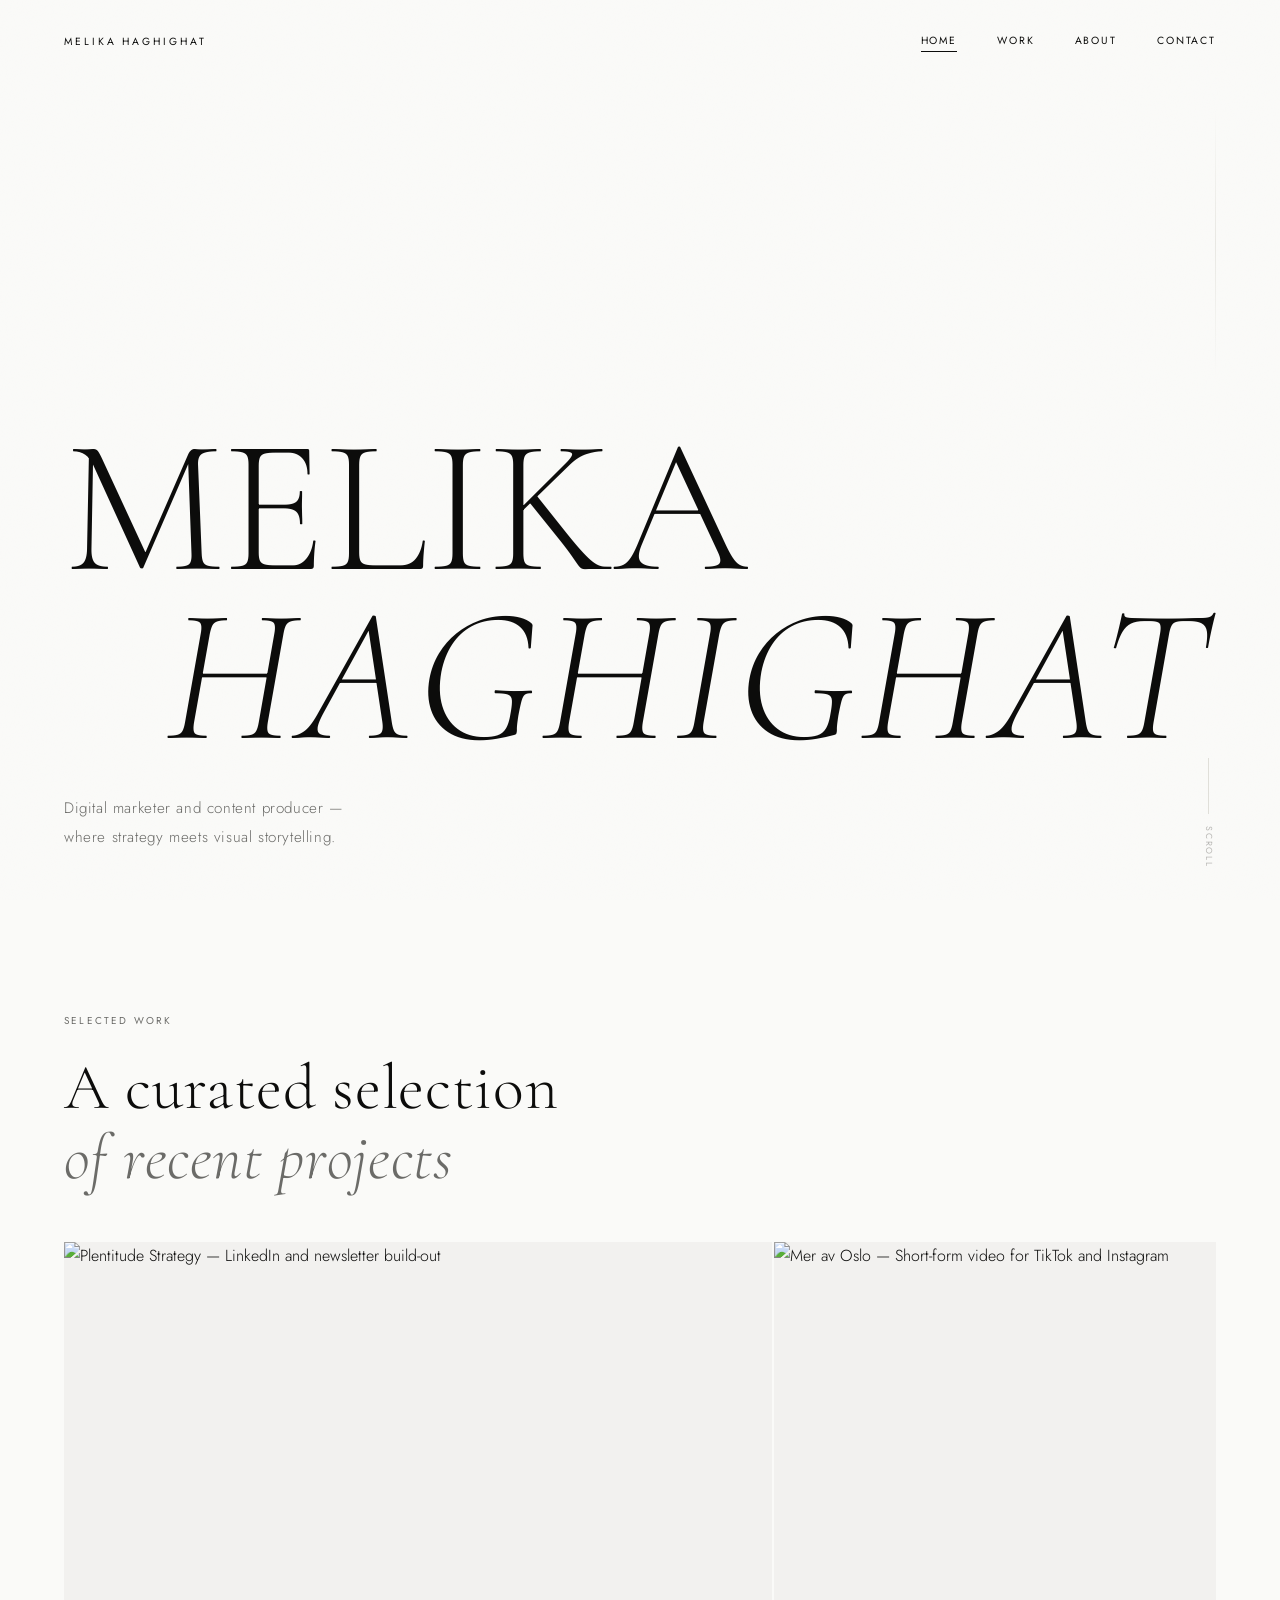
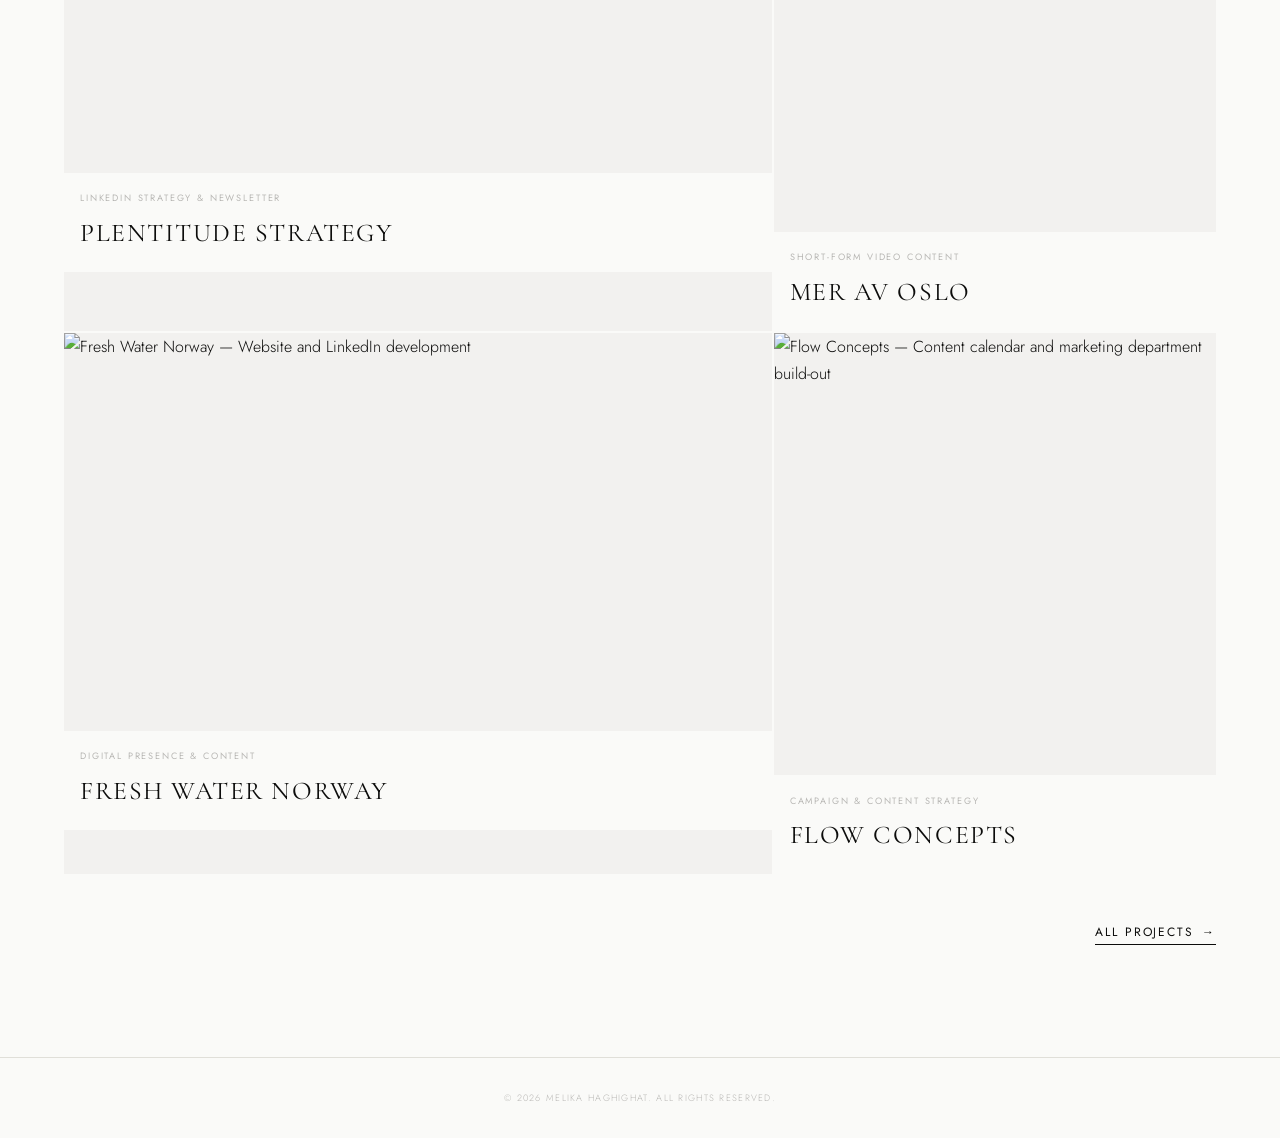
==== index.html @ 8c37692c "Initial Commit" ====
<!DOCTYPE html>
<html lang="en">
<head>
    <meta charset="UTF-8" />
    <meta name="viewport" content="width=device-width, initial-scale=1.0" />
    <title>Melika Haghighat — Digital Marketing &amp; Content</title>
    <link rel="stylesheet" href="assets/css/home_style.css" />
    <link rel="preconnect" href="https://fonts.googleapis.com" />
    <link rel="preconnect" href="https://fonts.gstatic.com" crossorigin />
    <link href="https://fonts.googleapis.com/css2?family=Cormorant+Garamond:ital,wght@0,300;0,400;0,500;1,300;1,400&family=Jost:wght@200;300;400&display=swap" rel="stylesheet" />
</head>
<body>

<!-- ==================== NAVBAR ==================== -->
<header class="navbar" id="navbar">
    <div class="navbar__inner">
        <a href="index.html" class="navbar__logo">MELIKA HAGHIGHAT</a>
        <nav class="navbar__nav" aria-label="Primary navigation">
            <a href="index.html" class="navbar__link navbar__link--active">Home</a>
            <a href="userDashboard/portfolio.html" class="navbar__link">Work</a>
            <a href="userDashboard/about.html" class="navbar__link">About</a>
            <a href="userDashboard/contact.html" class="navbar__link">Contact</a>
        </nav>
        <button class="navbar__burger" id="burgerBtn" aria-label="Open menu" aria-expanded="false">
            <span></span>
            <span></span>
        </button>
    </div>
    <!-- Mobile menu -->
    <div class="navbar__mobile" id="mobileMenu" aria-hidden="true">
        <a href="userDashboard/portfolio.html" class="navbar__mobile-link">Work</a>
        <a href="userDashboard/about.html" class="navbar__mobile-link">About</a>
        <a href="userDashboard/contact.html" class="navbar__mobile-link">Contact</a>
    </div>
</header>

<main>

    <!-- ==================== HERO ==================== -->
    <section class="hero" aria-label="Introduction">
        <div class="hero__inner">
            <h1 class="hero__headline fade-in fade-in--delay-2">
                <span class="hero__headline-top">MELIKA</span>
                <span class="hero__headline-mid"><em>HAGHIGHAT</em></span>
            </h1>

            <p class="hero__subtitle fade-in fade-in--delay-3">
                Digital marketer and content producer —<br />where strategy meets visual storytelling.
            </p>
        </div>

        <div class="hero__scroll-indicator fade-in fade-in--delay-4" aria-hidden="true">
            <span class="hero__scroll-line"></span>
            <span class="hero__scroll-text">Scroll</span>
        </div>
    </section>

    <!-- ==================== FEATURED WORK ==================== -->
    <section class="work" id="work" aria-label="Featured work">
        <div class="work__header reveal">
            <span class="section-label">Selected Work</span>
            <h2 class="work__title">A curated selection<br /><em>of recent projects</em></h2>
        </div>

        <div class="work__grid">

            <!-- LinkedIn & Newsletter — Plentitude Strategy -->
            <article class="work__item work__item--large reveal">
                <a href="userDashboard/portfolio.html" class="work__item-link" aria-label="View Plentitude Strategy project">
                    <div class="work__img-wrap">
                        <img
                                src="https://images.unsplash.com/photo-1611162616305-c69b3fa7fbe0?w=900&q=80&auto=format&fit=crop"
                                alt="Plentitude Strategy — LinkedIn and newsletter build-out"
                                class="work__img"
                                loading="lazy"
                        />
                        <div class="work__overlay" aria-hidden="true">
                            <span class="work__overlay-text">View Project →</span>
                        </div>
                    </div>
                    <div class="work__item-info">
                        <span class="work__category">LinkedIn Strategy &amp; Newsletter</span>
                        <h3 class="work__name">PLENTITUDE STRATEGY</h3>
                    </div>
                </a>
            </article>

            <!-- Short-form Video — Mer av Oslo / Bamboost -->
            <article class="work__item work__item--portrait reveal reveal--delay-1">
                <a href="userDashboard/portfolio.html" class="work__item-link" aria-label="View Mer av Oslo content project">
                    <div class="work__img-wrap">
                        <img
                                src="https://images.unsplash.com/photo-1622674777904-386b3ef40d4a?w=700&q=80&auto=format&fit=crop"
                                alt="Mer av Oslo — Short-form video for TikTok and Instagram"
                                class="work__img"
                                loading="lazy"
                        />
                        <div class="work__overlay" aria-hidden="true">
                            <span class="work__overlay-text">View Project →</span>
                        </div>
                    </div>
                    <div class="work__item-info">
                        <span class="work__category">Short-Form Video Content</span>
                        <h3 class="work__name">MER AV OSLO</h3>
                    </div>
                </a>
            </article>

            <!-- Website & LinkedIn — Fresh Water Norway -->
            <article class="work__item work__item--wide reveal reveal--delay-1">
                <a href="userDashboard/portfolio.html" class="work__item-link" aria-label="View Fresh Water Norway project">
                    <div class="work__img-wrap">
                        <img
                                src="https://images.unsplash.com/photo-1432888498266-38ffec3eaf0a?w=900&q=80&auto=format&fit=crop"
                                alt="Fresh Water Norway — Website and LinkedIn development"
                                class="work__img"
                                loading="lazy"
                        />
                        <div class="work__overlay" aria-hidden="true">
                            <span class="work__overlay-text">View Project →</span>
                        </div>
                    </div>
                    <div class="work__item-info">
                        <span class="work__category">Digital Presence &amp; Content</span>
                        <h3 class="work__name">FRESH WATER NORWAY</h3>
                    </div>
                </a>
            </article>

            <!-- Content Calendar & Marketing Setup — Flow Concepts -->
            <article class="work__item work__item--square reveal reveal--delay-2">
                <a href="userDashboard/portfolio.html" class="work__item-link" aria-label="View Flow Concepts project">
                    <div class="work__img-wrap">
                        <img
                                src="https://images.unsplash.com/photo-1586717791821-3f44a563fa4c?w=700&q=80&auto=format&fit=crop"
                                alt="Flow Concepts — Content calendar and marketing department build-out"
                                class="work__img"
                                loading="lazy"
                        />
                        <div class="work__overlay" aria-hidden="true">
                            <span class="work__overlay-text">View Project →</span>
                        </div>
                    </div>
                    <div class="work__item-info">
                        <span class="work__category">Campaign &amp; Content Strategy</span>
                        <h3 class="work__name">FLOW CONCEPTS</h3>
                    </div>
                </a>
            </article>

        </div>

        <div class="work__footer reveal">
            <a href="userDashboard/portfolio.html" class="text-link">All Projects <span aria-hidden="true">→</span></a>
        </div>
    </section>

</main>

<!-- ==================== FOOTER ==================== -->
<footer class="footer" aria-label="Footer">
    <div class="footer__inner">
        <p class="footer__copy">&copy; 2026 MELIKA HAGHIGHAT. All rights reserved.</p>
    </div>
</footer>

<script>
    (function () {
        'use strict';

        // --- Navbar scroll ---
        const navbar = document.getElementById('navbar');
        let ticking = false;
        window.addEventListener('scroll', function () {
            if (!ticking) {
                window.requestAnimationFrame(function () {
                    navbar.classList.toggle('navbar--scrolled', window.scrollY > 60);
                    ticking = false;
                });
                ticking = true;
            }
        }, { passive: true });

        // --- Mobile menu ---
        const burgerBtn = document.getElementById('burgerBtn');
        const mobileMenu = document.getElementById('mobileMenu');
        burgerBtn.addEventListener('click', function () {
            const isOpen = mobileMenu.classList.toggle('navbar__mobile--open');
            burgerBtn.setAttribute('aria-expanded', isOpen);
            mobileMenu.setAttribute('aria-hidden', !isOpen);
            burgerBtn.classList.toggle('navbar__burger--open', isOpen);
            document.body.classList.toggle('body--menu-open', isOpen);
        });

        mobileMenu.querySelectorAll('.navbar__mobile-link').forEach(function (link) {
            link.addEventListener('click', function () {
                mobileMenu.classList.remove('navbar__mobile--open');
                burgerBtn.setAttribute('aria-expanded', 'false');
                mobileMenu.setAttribute('aria-hidden', 'true');
                burgerBtn.classList.remove('navbar__burger--open');
                document.body.classList.remove('body--menu-open');
            });
        });

        // --- Scroll reveal ---
        const revealEls = document.querySelectorAll('.reveal');
        if ('IntersectionObserver' in window) {
            const observer = new IntersectionObserver(function (entries) {
                entries.forEach(function (entry) {
                    if (entry.isIntersecting) {
                        entry.target.classList.add('revealed');
                        observer.unobserve(entry.target);
                    }
                });
            }, { threshold: 0.12, rootMargin: '0px 0px -40px 0px' });

            revealEls.forEach(function (el) { observer.observe(el); });
        } else {
            revealEls.forEach(function (el) { el.classList.add('revealed'); });
        }
    })();
</script>

</body>
</html>
---- assets/css/home_style.css ----
/* ============================================================
   MELIKA HAGHIGHAT — LUXURY PORTFOLIO
   Designer: Senior Front-End  |  Aesthetic: 90s CK Editorial
   ============================================================ */

/* ============================================================
   0. CUSTOM PROPERTIES
   ============================================================ */
:root {
    /* Colors */
    --color-bg:        #FAFAF8;
    --color-surface:   #F2F1EF;
    --color-ink:       #0C0C0B;
    --color-mid:       #6B6B68;
    --color-subtle:    #B8B7B4;
    --color-hairline:  #E0DFD9;
    --color-white:     #FFFFFF;

    /* Typography */
    --font-serif:      'Cormorant Garamond', 'Times New Roman', serif;
    --font-sans:       'Jost', 'Helvetica Neue', Arial, sans-serif;

    /* Spacing scale */
    --space-sm:  1rem;
    --space-md:  2rem;
    --space-lg:  3rem;
    --space-xl:  5rem;
    --space-2xl: 7rem;

    /* Motion */
    --ease-out:  cubic-bezier(0.22, 1, 0.36, 1);
    --ease-in:   cubic-bezier(0.64, 0, 0.78, 0);
    --duration:  0.45s;

    /* Layout */
    --max-width: 1280px;
    --gutter:    clamp(1.5rem, 5vw, 5rem);
}


/* ============================================================
   1. RESET & BASE
   ============================================================ */
*, *::before, *::after {
    box-sizing: border-box;
    margin: 0;
    padding: 0;
}

html {
    scroll-behavior: smooth;
    font-size: 16px;
    -webkit-text-size-adjust: 100%;
}

body {
    background-color: var(--color-bg);
    color: var(--color-ink);
    font-family: var(--font-sans), Arial, sans-serif;
    font-weight: 300;
    line-height: 1.7;
    overflow-x: hidden;
    -webkit-font-smoothing: antialiased;
    -moz-osx-font-smoothing: grayscale;
}

body.body--menu-open {
    overflow: hidden;
}

img {
    display: block;
    max-width: 100%;
    height: auto;
}

a {
    color: inherit;
    text-decoration: none;
}

ul { list-style: none; }

button {
    background: none;
    border: none;
    cursor: pointer;
    font: inherit;
    color: inherit;
}


/* ============================================================
   2. UTILITY / GLOBAL
   ============================================================ */
.section-label {
    display: inline-block;
    font-family: var(--font-sans), Arial, sans-serif;
    font-size: 0.625rem;
    font-weight: 400;
    letter-spacing: 0.22em;
    text-transform: uppercase;
    color: var(--color-mid);
    margin-bottom: 1.5rem;
}

.text-link {
    display: inline-flex;
    align-items: center;
    gap: 0.5rem;
    font-family: var(--font-sans), Arial, sans-serif;
    font-size: 0.75rem;
    font-weight: 400;
    letter-spacing: 0.16em;
    text-transform: uppercase;
    color: var(--color-ink);
    position: relative;
    padding-bottom: 3px;
}

.text-link::after {
    content: '';
    position: absolute;
    bottom: 0;
    left: 0;
    width: 100%;
    height: 1px;
    background: var(--color-ink);
    transform: scaleX(1);
    transform-origin: left;
    transition: transform var(--duration) var(--ease-out);
}

.text-link:hover::after {
    transform: scaleX(0);
    transform-origin: right;
}


/* ============================================================
   3. SCROLL REVEAL ANIMATIONS
   ============================================================ */
.reveal {
    opacity: 0;
    transform: translateY(24px);
    transition: opacity 0.75s var(--ease-out), transform 0.75s var(--ease-out);
}

.reveal.revealed {
    opacity: 1;
    transform: translateY(0);
}

.reveal--delay-1 { transition-delay: 0.12s; }
.reveal--delay-2 { transition-delay: 0.24s; }
.reveal--delay-3 { transition-delay: 0.36s; }

/* Hero load-in animations */
.fade-in {
    opacity: 0;
    transform: translateY(20px);
    animation: fadeUp 0.9s var(--ease-out) forwards;
}

.fade-in--delay-1 { animation-delay: 0.3s; }
.fade-in--delay-2 { animation-delay: 0.55s; }
.fade-in--delay-3 { animation-delay: 0.75s; }
.fade-in--delay-4 { animation-delay: 0.95s; }

@keyframes fadeUp {
    to {
        opacity: 1;
        transform: translateY(0);
    }
}


/* ============================================================
   4. NAVBAR
   ============================================================ */
.navbar {
    position: fixed;
    top: 0;
    left: 0;
    right: 0;
    z-index: 100;
    padding: 2rem var(--gutter);
    transition: background-color var(--duration) var(--ease-out),
    padding var(--duration) var(--ease-out),
    backdrop-filter var(--duration) var(--ease-out);
}

.navbar--scrolled {
    background-color: rgba(250, 250, 248, 0.88);
    backdrop-filter: blur(14px) saturate(120%);
    -webkit-backdrop-filter: blur(14px) saturate(120%);
    padding-top: 1.1rem;
    padding-bottom: 1.1rem;
    border-bottom: 1px solid var(--color-hairline);
}

.navbar__inner {
    display: flex;
    align-items: center;
    justify-content: space-between;
    max-width: var(--max-width);
    margin: 0 auto;
}

.navbar__logo {
    font-family: var(--font-sans), Arial, sans-serif;
    font-size: 0.65rem;
    font-weight: 400;
    letter-spacing: 0.28em;
    text-transform: uppercase;
    color: var(--color-ink);
    flex-shrink: 0;
}

.navbar__nav {
    display: flex;
    gap: 2.5rem;
    align-items: center;
}

.navbar__link {
    font-family: var(--font-sans), Arial, sans-serif;
    font-size: 0.65rem;
    font-weight: 400;
    letter-spacing: 0.18em;
    text-transform: uppercase;
    color: var(--color-ink);
    position: relative;
    padding-bottom: 2px;
}

.navbar__link::after {
    content: '';
    position: absolute;
    bottom: 0;
    left: 0;
    width: 0;
    height: 1px;
    background: var(--color-ink);
    transition: width var(--duration) var(--ease-out);
}

.navbar__link--active::after {
    width: 100%;
}

.navbar__link:hover::after {
    width: 100%;
}

/* Burger button */
.navbar__burger {
    display: none;
    flex-direction: column;
    gap: 6px;
    width: 24px;
    padding: 4px 0;
    z-index: 110;
}

.navbar__burger span {
    display: block;
    width: 100%;
    height: 1px;
    background: var(--color-ink);
    transition: transform var(--duration) var(--ease-out),
    opacity var(--duration) var(--ease-out);
    transform-origin: center;
}

.navbar__burger--open span:first-child {
    transform: translateY(3.5px) rotate(45deg);
}

.navbar__burger--open span:last-child {
    transform: translateY(-3.5px) rotate(-45deg);
}

/* Mobile menu */
.navbar__mobile {
    display: none;
    position: fixed;
    inset: 0;
    background: var(--color-bg);
    z-index: 99;
    flex-direction: column;
    align-items: center;
    justify-content: center;
    gap: 3rem;
    opacity: 0;
    pointer-events: none;
    transition: opacity var(--duration) var(--ease-out);
}

.navbar__mobile.navbar__mobile--open {
    opacity: 1;
    pointer-events: auto;
}

.navbar__mobile-link {
    font-family: var(--font-serif), serif;
    font-size: clamp(2.5rem, 8vw, 4.5rem);
    font-weight: 300;
    letter-spacing: 0.04em;
    color: var(--color-ink);
    transition: color var(--duration) var(--ease-out);
}

.navbar__mobile-link:hover {
    color: var(--color-mid);
}


/* ============================================================
   5. HERO
   ============================================================ */
.hero {
    min-height: 100svh;
    display: grid;
    align-items: end;
    padding: 0 var(--gutter) var(--space-lg);
    position: relative;
    background-color: var(--color-bg);
    overflow: hidden;
}

/* Subtle grain overlay */
.hero::before {
    content: '';
    position: absolute;
    inset: 0;
    background-image: url("data:image/svg+xml,%3Csvg viewBox='0 0 256 256' xmlns='http://www.w3.org/2000/svg'%3E%3Cfilter id='noise'%3E%3CfeTurbulence type='fractalNoise' baseFrequency='0.9' numOctaves='4' stitchTiles='stitch'/%3E%3C/filter%3E%3Crect width='100%25' height='100%25' filter='url(%23noise)' opacity='0.03'/%3E%3C/svg%3E");
    background-size: 256px;
    opacity: 0.4;
    pointer-events: none;
    z-index: 0;
}

/* Vertical rule decorative line */
.hero::after {
    content: '';
    position: absolute;
    top: 12%;
    right: var(--gutter);
    width: 1px;
    height: 30vh;
    background: linear-gradient(to bottom, transparent, var(--color-hairline), transparent);
    opacity: 0.7;
}

.hero__inner {
    max-width: var(--max-width);
    margin: 0 auto;
    width: 100%;
    position: relative;
    z-index: 1;
}

.hero__meta {
    display: flex;
    align-items: center;
    gap: 1.5rem;
    margin-bottom: 1.75rem;
}

.hero__tag {
    font-family: var(--font-sans), Arial, sans-serif;
    font-size: 0.6rem;
    font-weight: 400;
    letter-spacing: 0.24em;
    text-transform: uppercase;
    color: var(--color-mid);
    white-space: nowrap;
}

.hero__line {
    display: block;
    flex: 1;
    max-width: 12rem;
    height: 1px;
    background: var(--color-hairline);
}

.hero__headline {
    font-family: var(--font-serif), serif;
    font-weight: 300;
    line-height: 0.88;
    letter-spacing: -0.01em;
    margin-bottom: 2rem;
}

.hero__headline-top {
    display: block;
    font-size: clamp(5rem, 15vw, 14rem);
    color: var(--color-ink);
}

.hero__headline-mid {
    display: block;
    font-size: clamp(5rem, 15vw, 14rem);
    font-style: italic;
    font-weight: 300;
    color: var(--color-ink);
    letter-spacing: 0.02em;
    padding-left: clamp(3rem, 8vw, 10rem);
}

.hero__subtitle {
    font-family: var(--font-sans), Arial, sans-serif;
    font-size: clamp(0.8rem, 1.2vw, 0.95rem);
    font-weight: 300;
    letter-spacing: 0.04em;
    color: var(--color-mid);
    line-height: 1.9;
    max-width: 30rem;
}

/* Scroll indicator */
.hero__scroll-indicator {
    position: absolute;
    bottom: var(--space-md);
    right: var(--gutter);
    display: flex;
    flex-direction: column;
    align-items: center;
    gap: 0.75rem;
    z-index: 1;
}

.hero__scroll-line {
    display: block;
    width: 1px;
    height: 3.5rem;
    background: var(--color-hairline);
    position: relative;
    overflow: hidden;
}

.hero__scroll-line::after {
    content: '';
    position: absolute;
    top: -100%;
    left: 0;
    width: 100%;
    height: 100%;
    background: var(--color-mid);
    animation: scrollDown 2s ease-in-out infinite 1.5s;
}

@keyframes scrollDown {
    0%   { top: -100%; }
    50%  { top: 0; }
    100% { top: 100%; }
}

.hero__scroll-text {
    font-family: var(--font-sans), Arial, sans-serif;
    font-size: 0.55rem;
    font-weight: 400;
    letter-spacing: 0.2em;
    text-transform: uppercase;
    color: var(--color-subtle);
    writing-mode: vertical-lr;
    text-orientation: mixed;
}


/* ============================================================
   6. FEATURED WORK
   ============================================================ */
.work {
    padding: var(--space-2xl) var(--gutter) var(--space-2xl);
    background-color: var(--color-bg);
}

.work__header {
    max-width: var(--max-width);
    margin: 0 auto var(--space-lg);
    display: flex;
    flex-direction: column;
}

.work__title {
    font-family: var(--font-serif), serif;
    font-size: clamp(2.5rem, 5vw, 4rem);
    font-weight: 300;
    line-height: 1.1;
    letter-spacing: 0.01em;
}

.work__title em {
    font-style: italic;
    color: var(--color-mid);
}

/* Asymmetric editorial grid */
.work__grid {
    max-width: var(--max-width);
    margin: 0 auto;
    display: grid;
    grid-template-columns: 1.6fr 1fr;
    grid-template-rows: auto auto;
    gap: 2px;
}

.work__item--large   { grid-column: 1; grid-row: 1; }
.work__item--portrait { grid-column: 2; grid-row: 1; }
.work__item--wide    { grid-column: 1; grid-row: 2; }
.work__item--square  { grid-column: 2; grid-row: 2; }

.work__item {
    position: relative;
    background: var(--color-surface);
}

.work__item-link {
    display: block;
}

.work__img-wrap {
    position: relative;
    overflow: hidden;
}

.work__item--large   .work__img-wrap { aspect-ratio: 4/3; }
.work__item--portrait .work__img-wrap { aspect-ratio: 3/4; }
.work__item--wide    .work__img-wrap { aspect-ratio: 16/9; }
.work__item--square  .work__img-wrap { aspect-ratio: 1/1; }

.work__img {
    width: 100%;
    height: 100%;
    object-fit: cover;
    transition: transform 0.75s var(--ease-out),
    filter 0.75s var(--ease-out);
    will-change: transform;
}

.work__item-link:hover .work__img {
    transform: scale(1.04);
    filter: brightness(0.88);
}

/* Overlay */
.work__overlay {
    position: absolute;
    inset: 0;
    display: flex;
    align-items: flex-end;
    padding: 2rem;
    background: linear-gradient(to top, rgba(12,12,11,0.45) 0%, transparent 60%);
    opacity: 0;
    transition: opacity var(--duration) var(--ease-out);
}

.work__item-link:hover .work__overlay {
    opacity: 1;
}

.work__overlay-text {
    font-family: var(--font-sans), Arial, sans-serif;
    font-size: 0.65rem;
    font-weight: 400;
    letter-spacing: 0.2em;
    text-transform: uppercase;
    color: var(--color-white);
    transform: translateY(6px);
    transition: transform var(--duration) var(--ease-out);
}

.work__item-link:hover .work__overlay-text {
    transform: translateY(0);
}

/* Item info */
.work__item-info {
    display: flex;
    flex-direction: column;
    gap: 0.3rem;
    background: var(--color-bg);
    padding: 1.1rem var(--space-sm);
}

.work__category {
    font-family: var(--font-sans), Arial, sans-serif;
    font-size: 0.575rem;
    font-weight: 400;
    letter-spacing: 0.2em;
    text-transform: uppercase;
    color: var(--color-subtle);
}

.work__name {
    font-family: var(--font-serif), serif;
    font-size: clamp(1.1rem, 2vw, 1.6rem);
    font-weight: 400;
    letter-spacing: 0.06em;
    color: var(--color-ink);
}

.work__footer {
    max-width: var(--max-width);
    margin: var(--space-lg) auto 0;
    display: flex;
    justify-content: flex-end;
}


/* ============================================================
   7. FOOTER
   ============================================================ */
.footer {
    padding: 2rem var(--gutter);
    background-color: var(--color-bg);
    border-top: 1px solid var(--color-hairline);
}

.footer__inner {
    max-width: var(--max-width);
    margin: 0 auto;
    display: flex;
    align-items: center;
    justify-content: center;
}

.footer__copy {
    font-family: var(--font-sans), Arial, sans-serif;
    font-size: 0.575rem;
    font-weight: 300;
    letter-spacing: 0.14em;
    text-transform: uppercase;
    color: var(--color-subtle);
}


/* ============================================================
   8. RESPONSIVE — TABLET (max-width: 1024px)
   ============================================================ */
@media (max-width: 1024px) {

    :root {
        --space-xl:  4rem;
        --space-2xl: 6rem;
    }

    .work__grid {
        grid-template-columns: 1fr 1fr;
        gap: 2px;
    }

    .work__item--large  { grid-column: 1 / -1; }
    .work__item--large .work__img-wrap { aspect-ratio: 16/9; }

    .work__item--portrait { grid-column: 1; grid-row: 2; }
    .work__item--portrait .work__img-wrap { aspect-ratio: 1/1; }

    .work__item--wide  { grid-column: 2; grid-row: 2; }
    .work__item--wide .work__img-wrap { aspect-ratio: 1/1; }

    .work__item--square { grid-column: 1 / -1; grid-row: 3; }
    .work__item--square .work__img-wrap { aspect-ratio: 16/7; }
}


/* ============================================================
   9. RESPONSIVE — MOBILE (max-width: 768px)
   ============================================================ */
@media (max-width: 768px) {

    :root {
        --space-xl:  3rem;
        --space-2xl: 5rem;
        --gutter:    1.5rem;
    }

    .navbar {
        padding: 1.5rem var(--gutter);
    }

    .navbar__nav {
        display: none;
    }

    .navbar__burger {
        display: flex;
    }

    .navbar__mobile {
        display: flex;
    }

    .hero {
        padding-bottom: var(--space-md);
        align-items: end;
    }

    .hero::after {
        display: none;
    }

    .hero__headline-mid {
        padding-left: clamp(2rem, 6vw, 5rem);
    }

    .hero__scroll-indicator {
        display: none;
    }

    .work__grid {
        grid-template-columns: 1fr;
    }

    .work__item--large,
    .work__item--portrait,
    .work__item--wide,
    .work__item--square {
        grid-column: 1;
        grid-row: auto;
    }

    .work__item--large   .work__img-wrap,
    .work__item--portrait .work__img-wrap,
    .work__item--wide    .work__img-wrap,
    .work__item--square  .work__img-wrap {
        aspect-ratio: 4/3;
    }

    .footer__inner {
        justify-content: flex-start;
    }
}


/* ============================================================
   10. RESPONSIVE — SMALL MOBILE (max-width: 480px)
   ============================================================ */
@media (max-width: 480px) {

    .hero__headline-mid {
        padding-left: 1.5rem;
    }
}


/* ============================================================
   11. REDUCED MOTION
   ============================================================ */
@media (prefers-reduced-motion: reduce) {
    *, *::before, *::after {
        animation-duration: 0.001ms !important;
        transition-duration: 0.001ms !important;
    }

    .fade-in {
        opacity: 1;
        transform: none;
    }

    .reveal {
        opacity: 1;
        transform: none;
    }
}
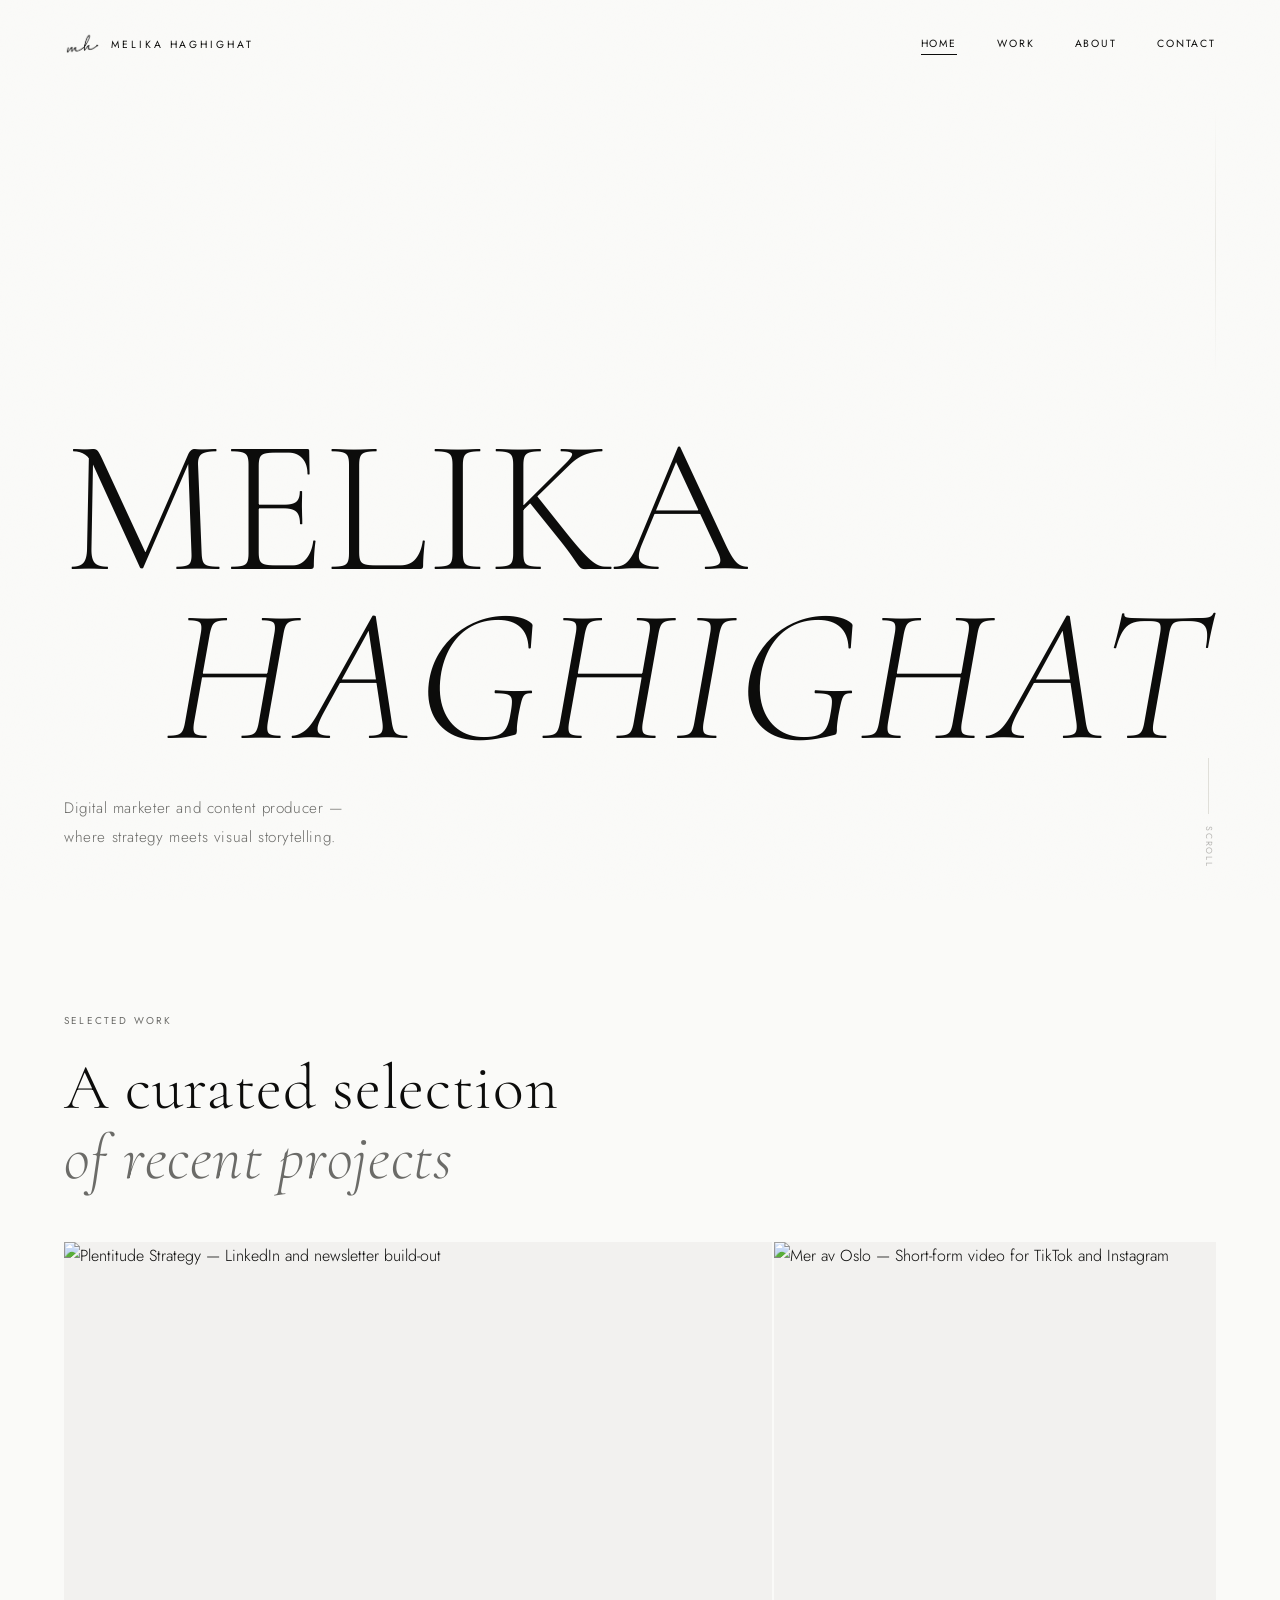
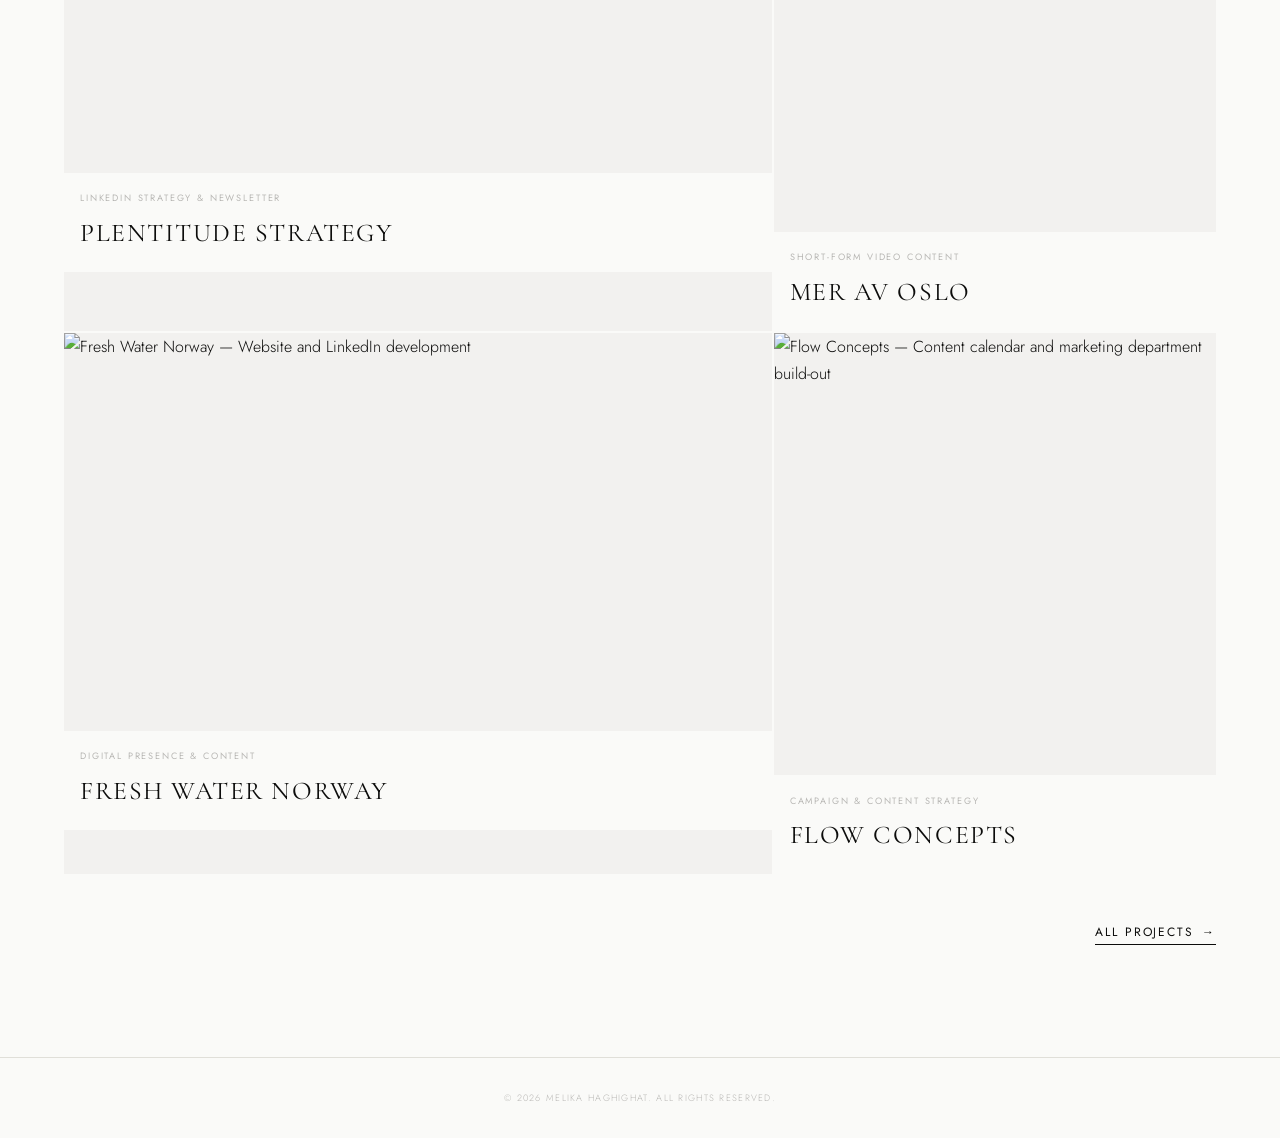
==== commit ebca03f0: "Added logo to Home and Work and fixed image length on mobiles on About" ====
--- a/index.html
+++ b/index.html
@@ -14,7 +14,15 @@
 <!-- ==================== NAVBAR ==================== -->
 <header class="navbar" id="navbar">
     <div class="navbar__inner">
-        <a href="index.html" class="navbar__logo">MELIKA HAGHIGHAT</a>
+        <a href="index.html" class="navbar__logo">
+            <img
+                    src="assets/images/logo.png"
+                    alt=""
+                    class="navbar__logo-img"
+                    aria-hidden="true"
+            />
+            MELIKA HAGHIGHAT
+        </a>
         <nav class="navbar__nav" aria-label="Primary navigation">
             <a href="index.html" class="navbar__link navbar__link--active">Home</a>
             <a href="userDashboard/portfolio.html" class="navbar__link">Work</a>
--- a/assets/css/home_style.css
+++ b/assets/css/home_style.css
@@ -56,7 +56,7 @@
 body {
     background-color: var(--color-bg);
     color: var(--color-ink);
-    font-family: var(--font-sans), Arial, sans-serif;
+    font-family: var(--font-sans);
     font-weight: 300;
     line-height: 1.7;
     overflow-x: hidden;
@@ -95,7 +95,7 @@
    ============================================================ */
 .section-label {
     display: inline-block;
-    font-family: var(--font-sans), Arial, sans-serif;
+    font-family: var(--font-sans);
     font-size: 0.625rem;
     font-weight: 400;
     letter-spacing: 0.22em;
@@ -108,7 +108,7 @@
     display: inline-flex;
     align-items: center;
     gap: 0.5rem;
-    font-family: var(--font-sans), Arial, sans-serif;
+    font-family: var(--font-sans);
     font-size: 0.75rem;
     font-weight: 400;
     letter-spacing: 0.16em;
@@ -208,7 +208,10 @@
 }
 
 .navbar__logo {
-    font-family: var(--font-sans), Arial, sans-serif;
+    display: flex;
+    align-items: center;
+    gap: 0.65rem;
+    font-family: var(--font-sans);
     font-size: 0.65rem;
     font-weight: 400;
     letter-spacing: 0.28em;
@@ -217,6 +220,13 @@
     flex-shrink: 0;
 }
 
+.navbar__logo-img {
+    height: 26px;
+    width: auto;
+    display: block;
+    object-fit: contain;
+}
+
 .navbar__nav {
     display: flex;
     gap: 2.5rem;
@@ -224,7 +234,7 @@
 }
 
 .navbar__link {
-    font-family: var(--font-sans), Arial, sans-serif;
+    font-family: var(--font-sans);
     font-size: 0.65rem;
     font-weight: 400;
     letter-spacing: 0.18em;
@@ -245,11 +255,8 @@
     transition: width var(--duration) var(--ease-out);
 }
 
+.navbar__link:hover::after,
 .navbar__link--active::after {
-    width: 100%;
-}
-
-.navbar__link:hover::after {
     width: 100%;
 }
 
@@ -303,7 +310,7 @@
 }
 
 .navbar__mobile-link {
-    font-family: var(--font-serif), serif;
+    font-family: var(--font-serif);
     font-size: clamp(2.5rem, 8vw, 4.5rem);
     font-weight: 300;
     letter-spacing: 0.04em;
@@ -369,7 +376,7 @@
 }
 
 .hero__tag {
-    font-family: var(--font-sans), Arial, sans-serif;
+    font-family: var(--font-sans);
     font-size: 0.6rem;
     font-weight: 400;
     letter-spacing: 0.24em;
@@ -387,7 +394,7 @@
 }
 
 .hero__headline {
-    font-family: var(--font-serif), serif;
+    font-family: var(--font-serif);
     font-weight: 300;
     line-height: 0.88;
     letter-spacing: -0.01em;
@@ -411,7 +418,7 @@
 }
 
 .hero__subtitle {
-    font-family: var(--font-sans), Arial, sans-serif;
+    font-family: var(--font-sans);
     font-size: clamp(0.8rem, 1.2vw, 0.95rem);
     font-weight: 300;
     letter-spacing: 0.04em;
@@ -459,7 +466,7 @@
 }
 
 .hero__scroll-text {
-    font-family: var(--font-sans), Arial, sans-serif;
+    font-family: var(--font-sans);
     font-size: 0.55rem;
     font-weight: 400;
     letter-spacing: 0.2em;
@@ -486,7 +493,7 @@
 }
 
 .work__title {
-    font-family: var(--font-serif), serif;
+    font-family: var(--font-serif);
     font-size: clamp(2.5rem, 5vw, 4rem);
     font-weight: 300;
     line-height: 1.1;
@@ -563,7 +570,7 @@
 }
 
 .work__overlay-text {
-    font-family: var(--font-sans), Arial, sans-serif;
+    font-family: var(--font-sans);
     font-size: 0.65rem;
     font-weight: 400;
     letter-spacing: 0.2em;
@@ -587,7 +594,7 @@
 }
 
 .work__category {
-    font-family: var(--font-sans), Arial, sans-serif;
+    font-family: var(--font-sans);
     font-size: 0.575rem;
     font-weight: 400;
     letter-spacing: 0.2em;
@@ -596,7 +603,7 @@
 }
 
 .work__name {
-    font-family: var(--font-serif), serif;
+    font-family: var(--font-serif);
     font-size: clamp(1.1rem, 2vw, 1.6rem);
     font-weight: 400;
     letter-spacing: 0.06em;
@@ -629,7 +636,7 @@
 }
 
 .footer__copy {
-    font-family: var(--font-sans), Arial, sans-serif;
+    font-family: var(--font-sans);
     font-size: 0.575rem;
     font-weight: 300;
     letter-spacing: 0.14em;
@@ -682,6 +689,11 @@
         padding: 1.5rem var(--gutter);
     }
 
+    /* Scale logo image down on mobile */
+    .navbar__logo-img {
+        height: 20px;
+    }
+
     .navbar__nav {
         display: none;
     }
@@ -695,16 +707,23 @@
     }
 
     .hero {
+        align-items: center;
+        padding-top: 3rem;
         padding-bottom: var(--space-md);
-        align-items: end;
     }
 
     .hero::after {
         display: none;
     }
 
+    /* Reduce headline size so both words fit comfortably on screen */
+    .hero__headline-top,
     .hero__headline-mid {
-        padding-left: clamp(2rem, 6vw, 5rem);
+        font-size: clamp(3.5rem, 18vw, 7rem);
+    }
+
+    .hero__headline-mid {
+        padding-left: clamp(1.5rem, 5vw, 4rem);
     }
 
     .hero__scroll-indicator {
@@ -741,8 +760,18 @@
    ============================================================ */
 @media (max-width: 480px) {
 
+    /* Hide logo image at very small sizes to save navbar space */
+    .navbar__logo-img {
+        display: none;
+    }
+
+    .hero__headline-top,
     .hero__headline-mid {
-        padding-left: 1.5rem;
+        font-size: clamp(3rem, 16vw, 5rem);
+    }
+
+    .hero__headline-mid {
+        padding-left: 1.25rem;
     }
 }
 
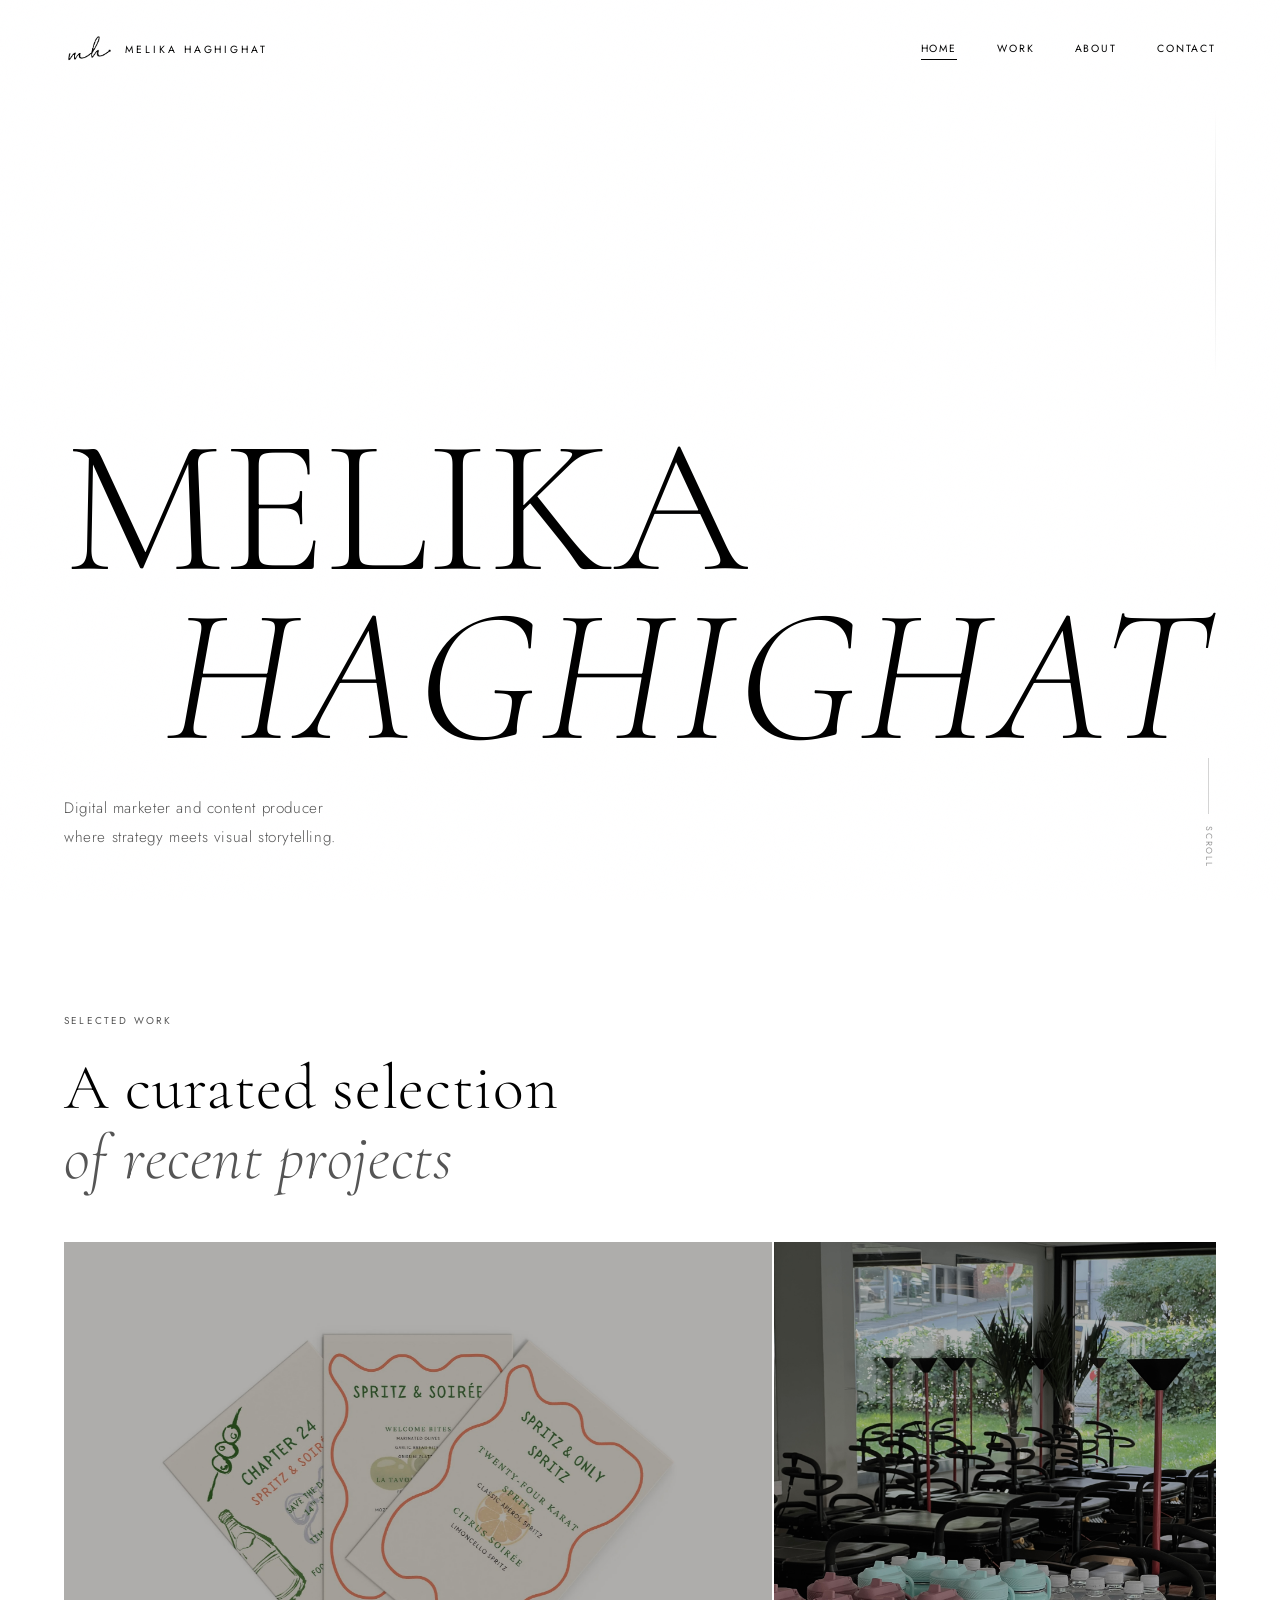
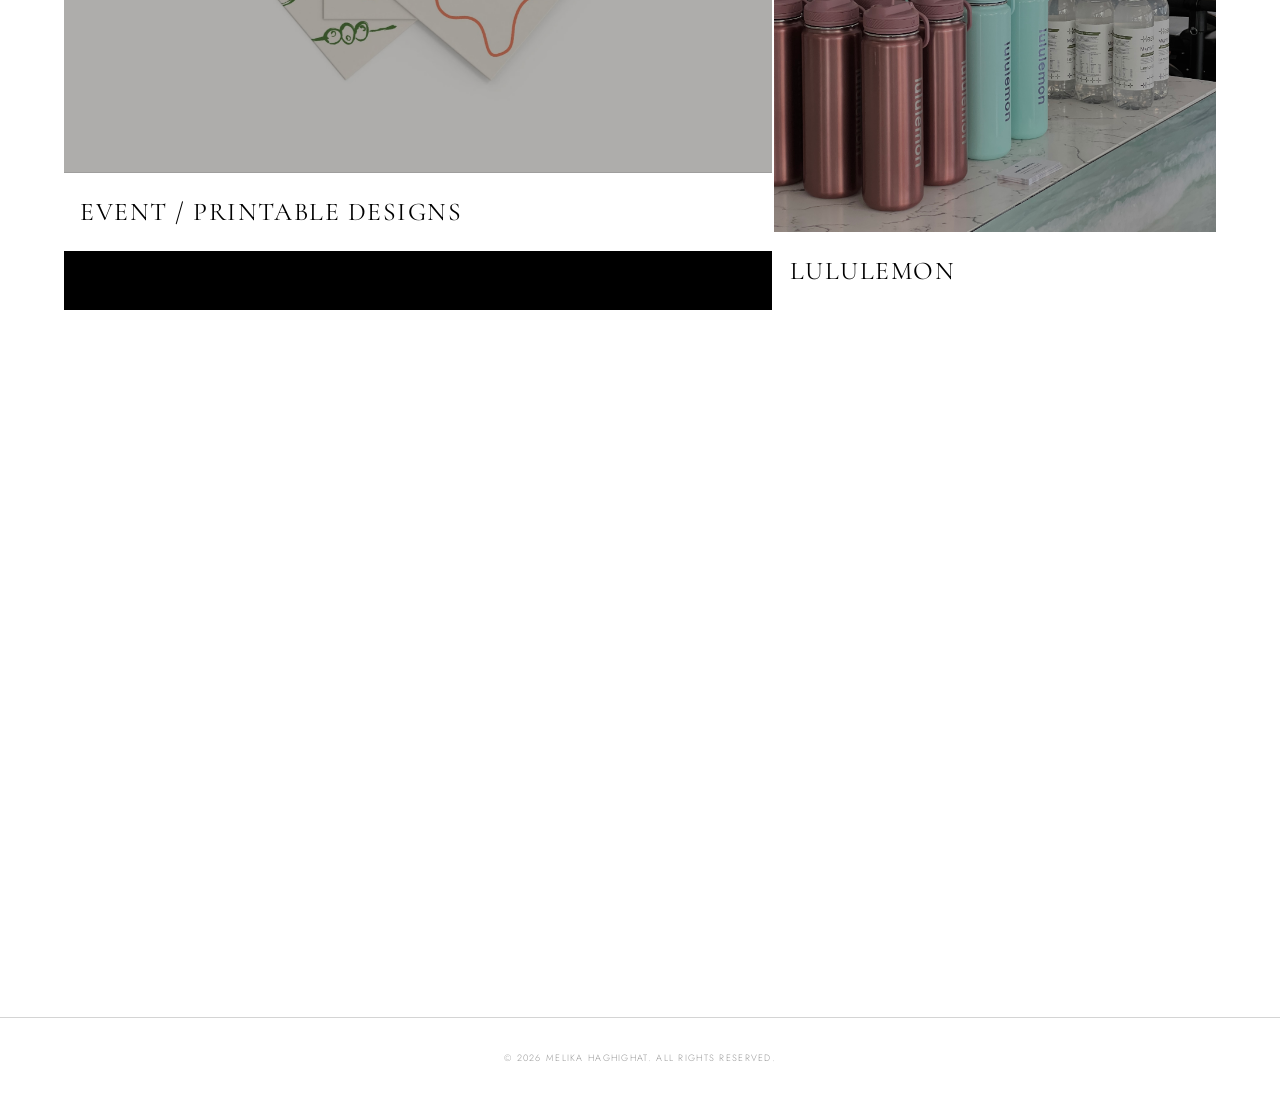
==== commit 9e37222b: "Major Changes" ====
--- a/index.html
+++ b/index.html
@@ -53,7 +53,7 @@
             </h1>
 
             <p class="hero__subtitle fade-in fade-in--delay-3">
-                Digital marketer and content producer —<br />where strategy meets visual storytelling.
+                Digital marketer and content producer<br />where strategy meets visual storytelling.
             </p>
         </div>
 
@@ -77,7 +77,7 @@
                 <a href="userDashboard/portfolio.html" class="work__item-link" aria-label="View Plentitude Strategy project">
                     <div class="work__img-wrap">
                         <img
-                                src="https://images.unsplash.com/photo-1611162616305-c69b3fa7fbe0?w=900&q=80&auto=format&fit=crop"
+                                src="/assets/images/portfolio_work/melika_nettbutikk.jpg.webp"
                                 alt="Plentitude Strategy — LinkedIn and newsletter build-out"
                                 class="work__img"
                                 loading="lazy"
@@ -87,8 +87,7 @@
                         </div>
                     </div>
                     <div class="work__item-info">
-                        <span class="work__category">LinkedIn Strategy &amp; Newsletter</span>
-                        <h3 class="work__name">PLENTITUDE STRATEGY</h3>
+                        <h3 class="work__name">EVENT / PRINTABLE DESIGNS</h3>
                     </div>
                 </a>
             </article>
@@ -98,7 +97,7 @@
                 <a href="userDashboard/portfolio.html" class="work__item-link" aria-label="View Mer av Oslo content project">
                     <div class="work__img-wrap">
                         <img
-                                src="https://images.unsplash.com/photo-1622674777904-386b3ef40d4a?w=700&q=80&auto=format&fit=crop"
+                                src="/assets/images/portfolio_work/lululemon_2.jpeg"
                                 alt="Mer av Oslo — Short-form video for TikTok and Instagram"
                                 class="work__img"
                                 loading="lazy"
@@ -108,8 +107,7 @@
                         </div>
                     </div>
                     <div class="work__item-info">
-                        <span class="work__category">Short-Form Video Content</span>
-                        <h3 class="work__name">MER AV OSLO</h3>
+                        <h3 class="work__name">LULULEMON</h3>
                     </div>
                 </a>
             </article>
@@ -119,7 +117,7 @@
                 <a href="userDashboard/portfolio.html" class="work__item-link" aria-label="View Fresh Water Norway project">
                     <div class="work__img-wrap">
                         <img
-                                src="https://images.unsplash.com/photo-1432888498266-38ffec3eaf0a?w=900&q=80&auto=format&fit=crop"
+                                src="/assets/images/portfolio_work/PL_quote.png"
                                 alt="Fresh Water Norway — Website and LinkedIn development"
                                 class="work__img"
                                 loading="lazy"
@@ -129,8 +127,7 @@
                         </div>
                     </div>
                     <div class="work__item-info">
-                        <span class="work__category">Digital Presence &amp; Content</span>
-                        <h3 class="work__name">FRESH WATER NORWAY</h3>
+                        <h3 class="work__name">PLENTITUDE STRATEGY</h3>
                     </div>
                 </a>
             </article>
@@ -140,7 +137,7 @@
                 <a href="userDashboard/portfolio.html" class="work__item-link" aria-label="View Flow Concepts project">
                     <div class="work__img-wrap">
                         <img
-                                src="https://images.unsplash.com/photo-1586717791821-3f44a563fa4c?w=700&q=80&auto=format&fit=crop"
+                                src="/assets/images/portfolio_work/IMG_8588.jpeg"
                                 alt="Flow Concepts — Content calendar and marketing department build-out"
                                 class="work__img"
                                 loading="lazy"
@@ -150,8 +147,7 @@
                         </div>
                     </div>
                     <div class="work__item-info">
-                        <span class="work__category">Campaign &amp; Content Strategy</span>
-                        <h3 class="work__name">FLOW CONCEPTS</h3>
+                        <h3 class="work__name">EVENT / PRINTABLE DESIGNS</h3>
                     </div>
                 </a>
             </article>
--- a/assets/css/home_style.css
+++ b/assets/css/home_style.css
@@ -8,13 +8,13 @@
    ============================================================ */
 :root {
     /* Colors */
-    --color-bg:        #FAFAF8;
-    --color-surface:   #F2F1EF;
-    --color-ink:       #0C0C0B;
-    --color-mid:       #6B6B68;
-    --color-subtle:    #B8B7B4;
-    --color-hairline:  #E0DFD9;
-    --color-white:     #FFFFFF;
+    --color-bg:        #FFFFFF;
+    --color-surface:   #ECECEC;
+    --color-ink:       #000000;
+    --color-mid:       #555555;
+    --color-subtle:    #999999;
+    --color-hairline:  #D4D4D4;
+    --color-white:     #F7F7F7;
 
     /* Typography */
     --font-serif:      'Cormorant Garamond', 'Times New Roman', serif;
@@ -221,7 +221,7 @@
 }
 
 .navbar__logo-img {
-    height: 26px;
+    height: 36px;
     width: auto;
     display: block;
     object-fit: contain;
@@ -290,7 +290,6 @@
 
 /* Mobile menu */
 .navbar__mobile {
-    display: none;
     position: fixed;
     inset: 0;
     background: var(--color-bg);
@@ -299,13 +298,18 @@
     align-items: center;
     justify-content: center;
     gap: 3rem;
+    /* Always display:flex — use opacity + visibility for the transition */
+    display: flex;
     opacity: 0;
+    visibility: hidden;
     pointer-events: none;
-    transition: opacity var(--duration) var(--ease-out);
+    transition: opacity var(--duration) var(--ease-out),
+    visibility var(--duration) var(--ease-out);
 }
 
 .navbar__mobile.navbar__mobile--open {
     opacity: 1;
+    visibility: visible;
     pointer-events: auto;
 }
 
@@ -522,7 +526,7 @@
 
 .work__item {
     position: relative;
-    background: var(--color-surface);
+    background: var(--color-ink);
 }
 
 .work__item-link {
@@ -702,9 +706,7 @@
         display: flex;
     }
 
-    .navbar__mobile {
-        display: flex;
-    }
+    /* navbar__mobile is always display:flex — shown/hidden via opacity + visibility */
 
     .hero {
         align-items: center;
